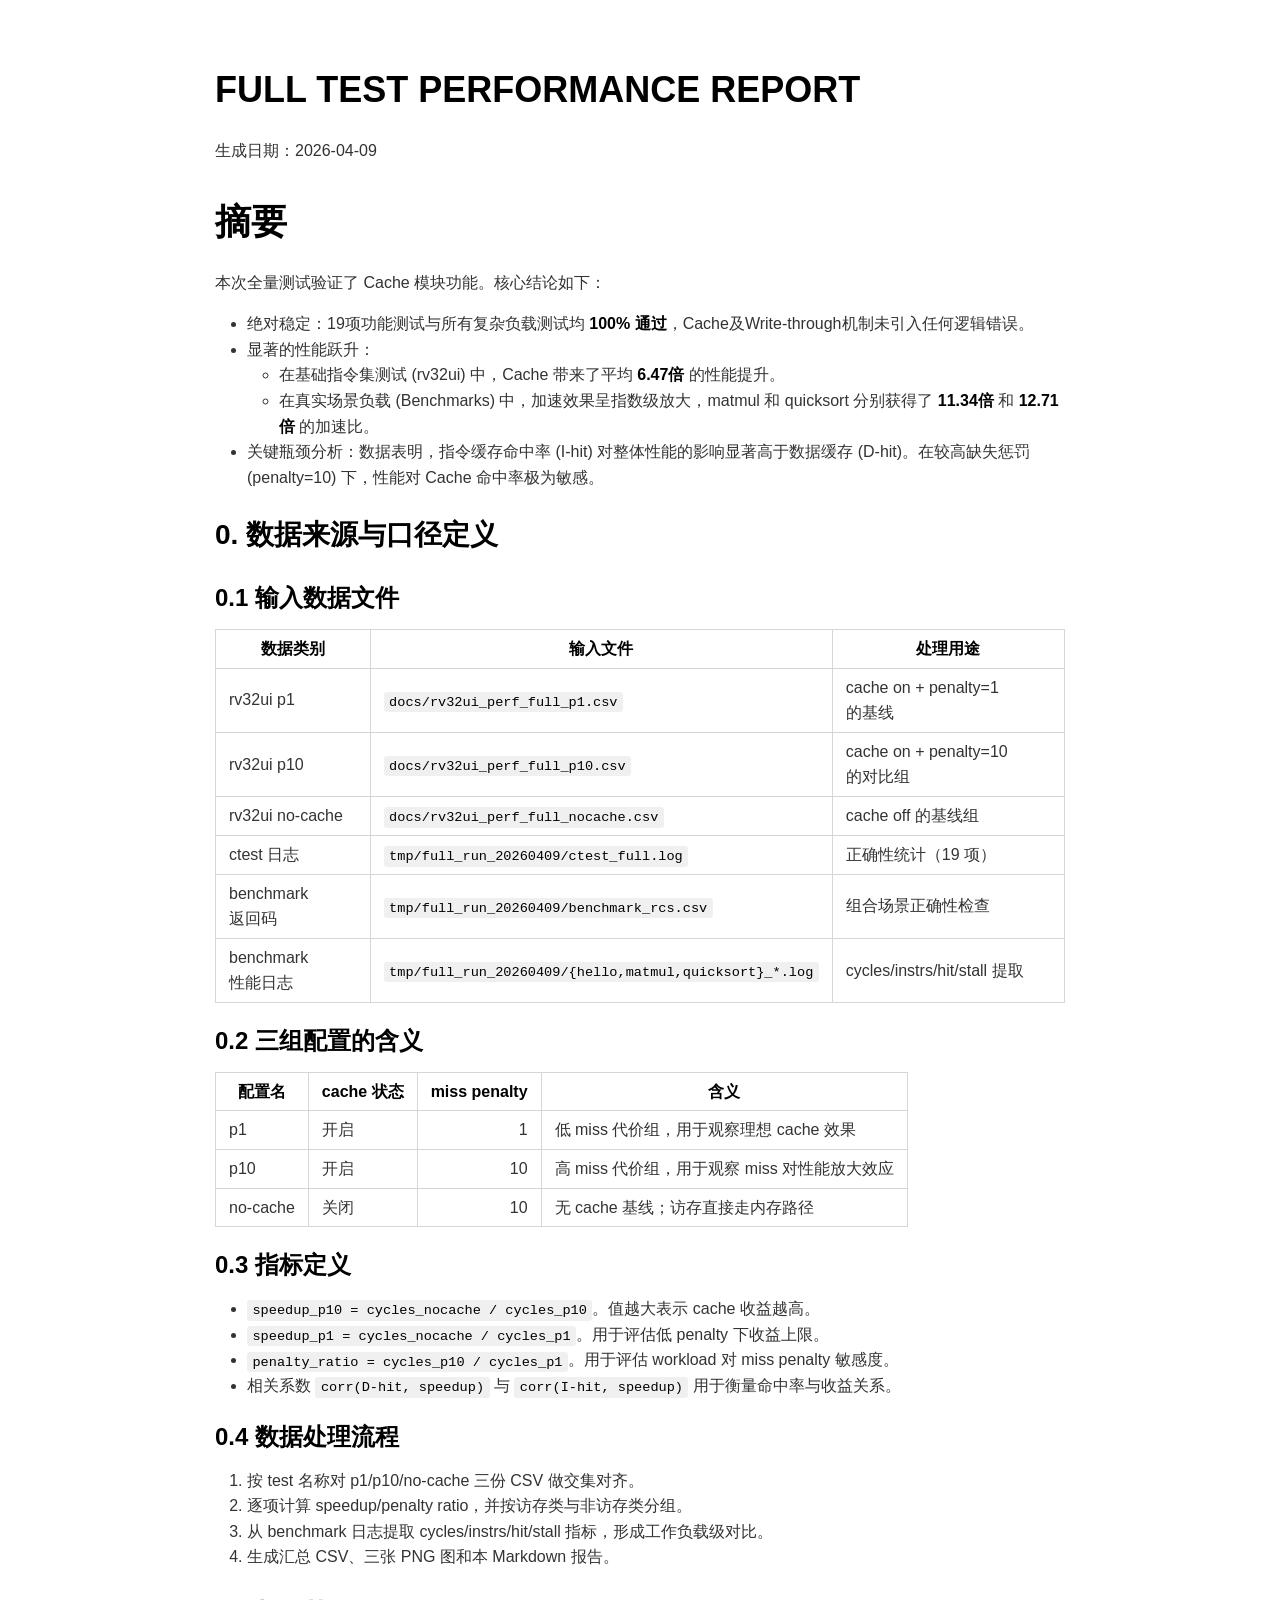
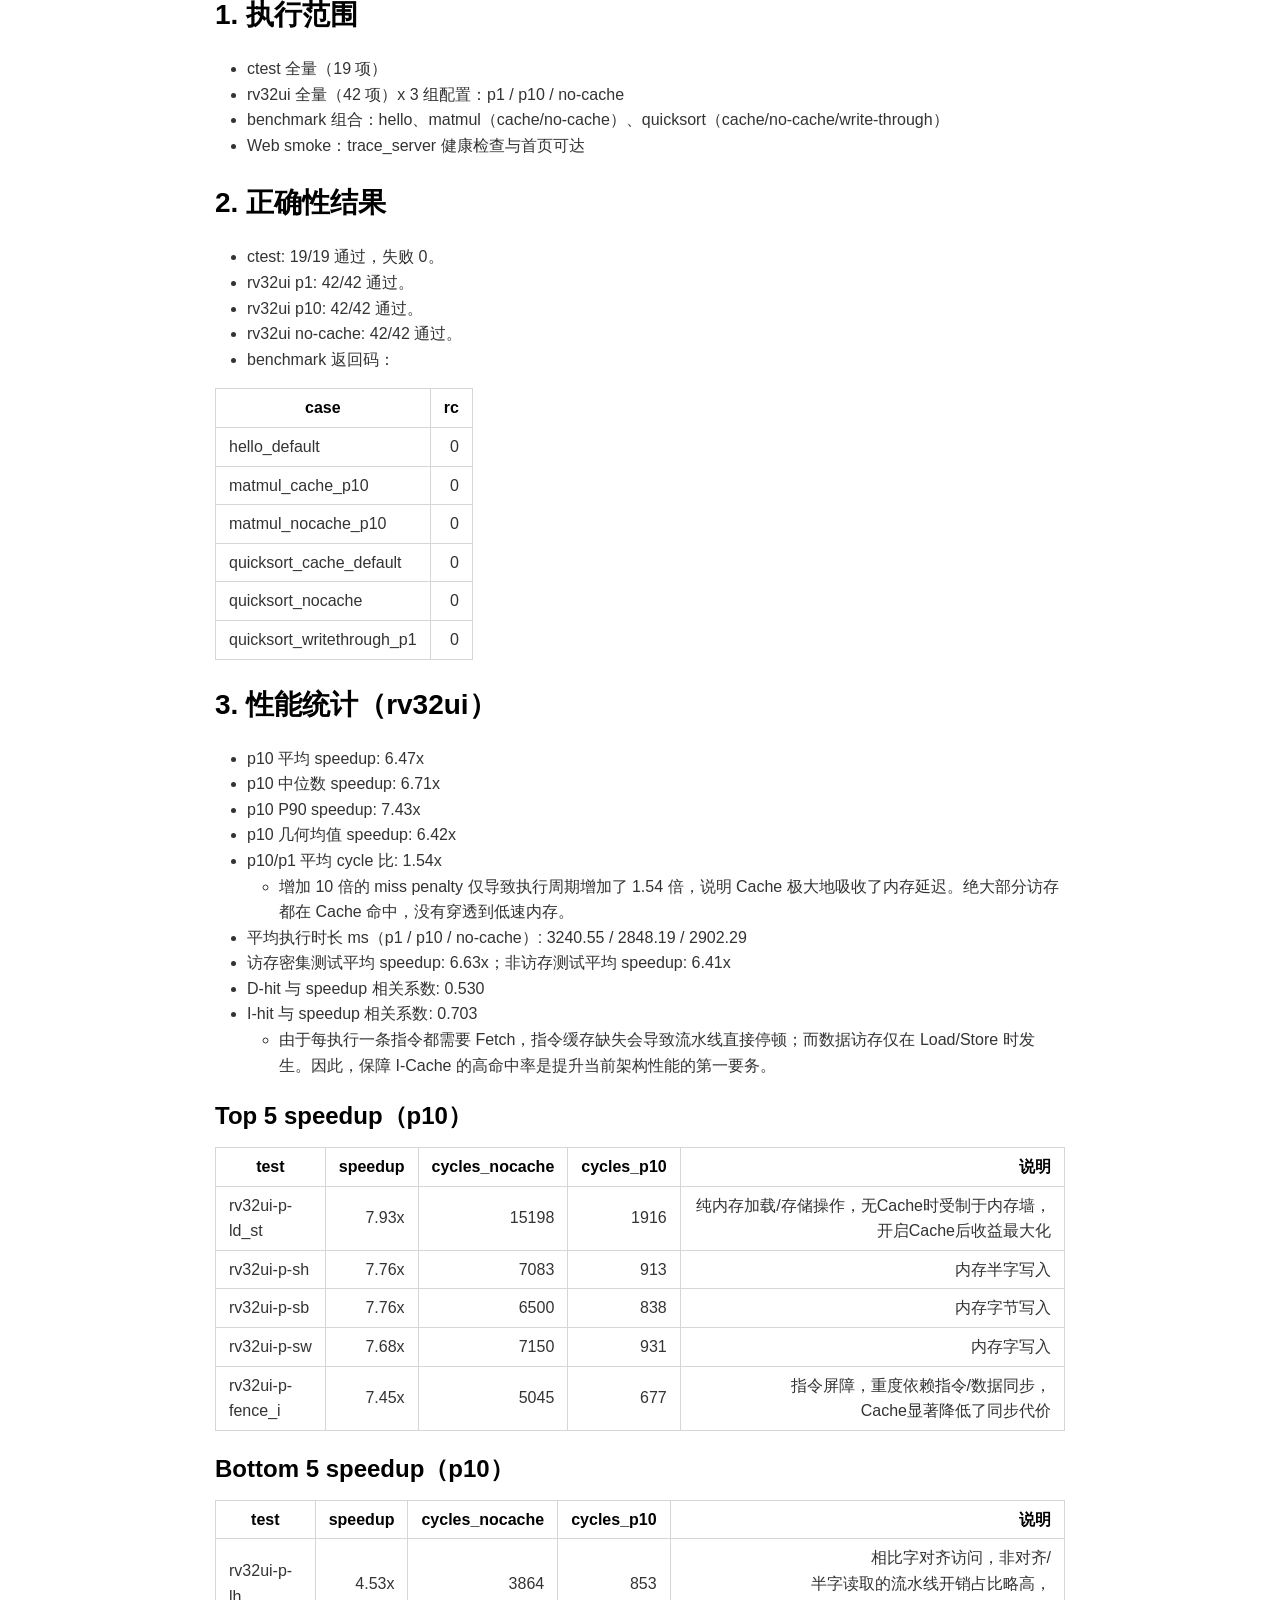
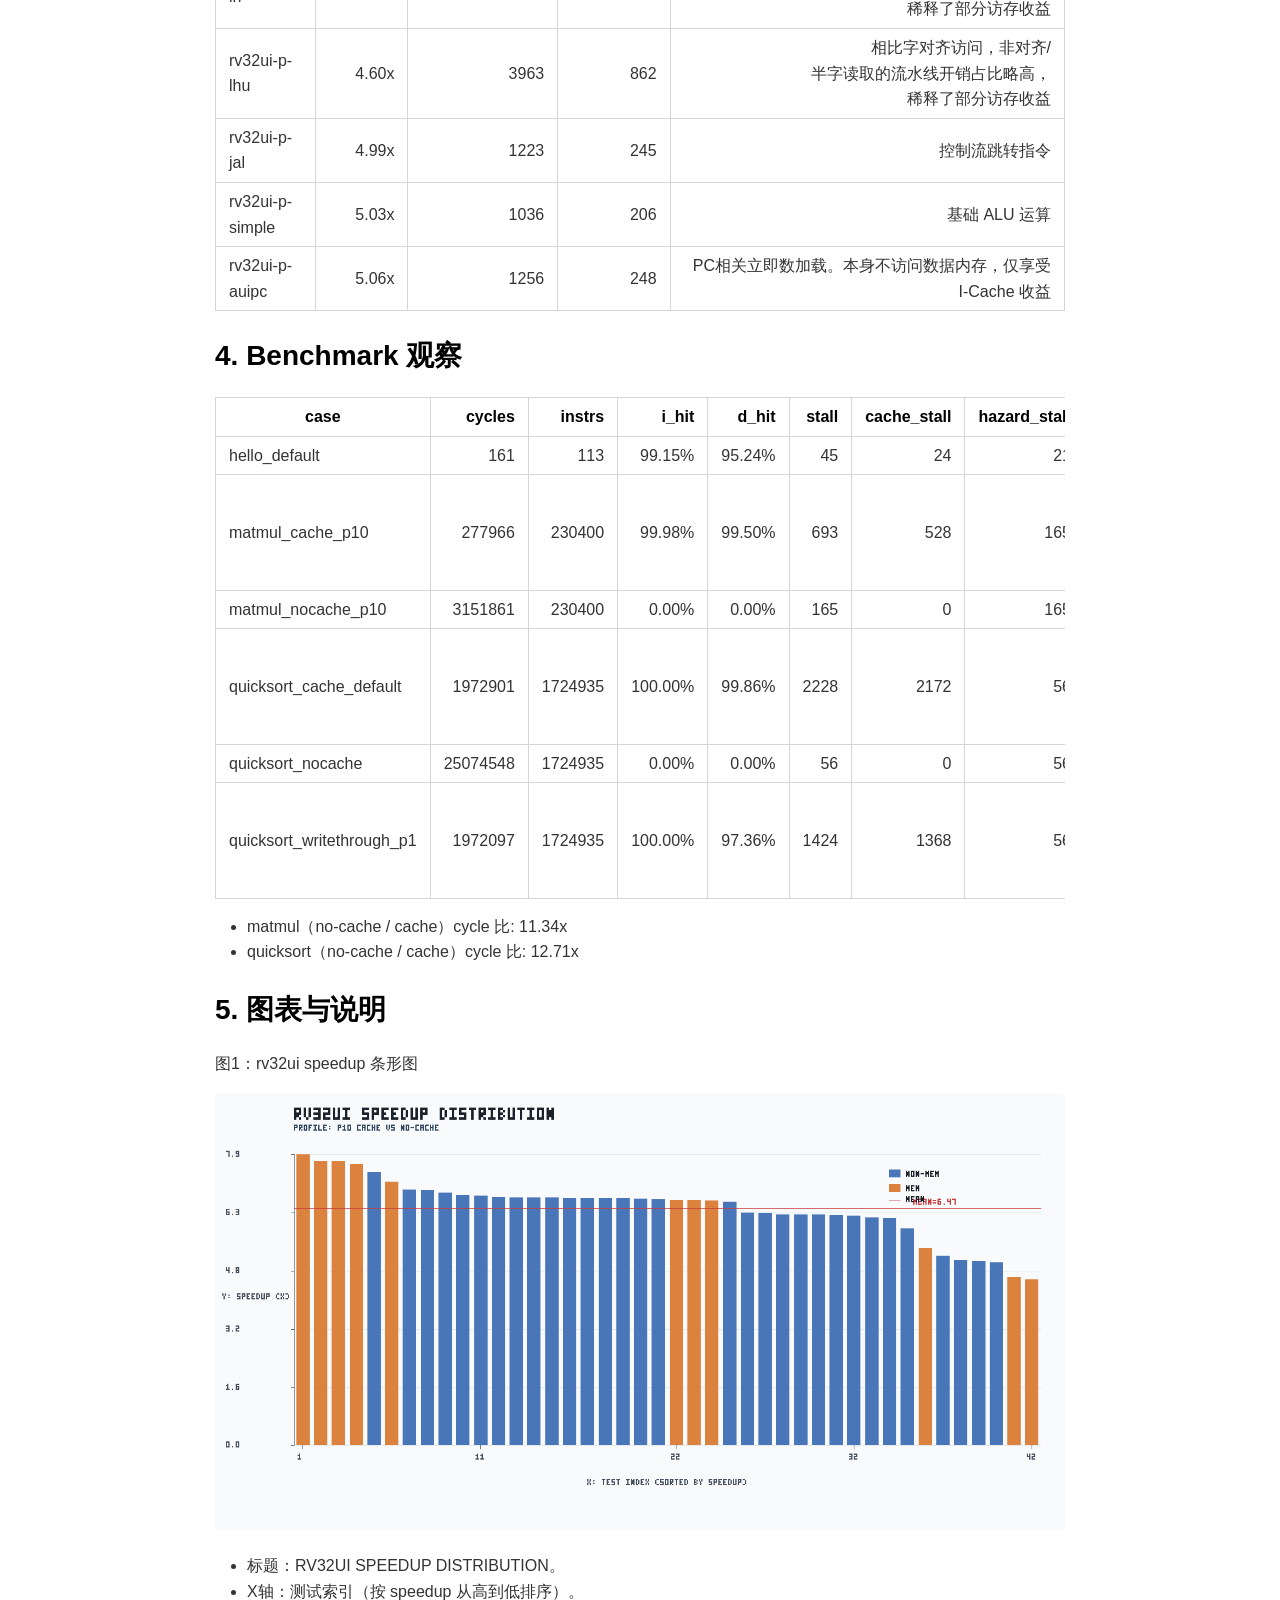
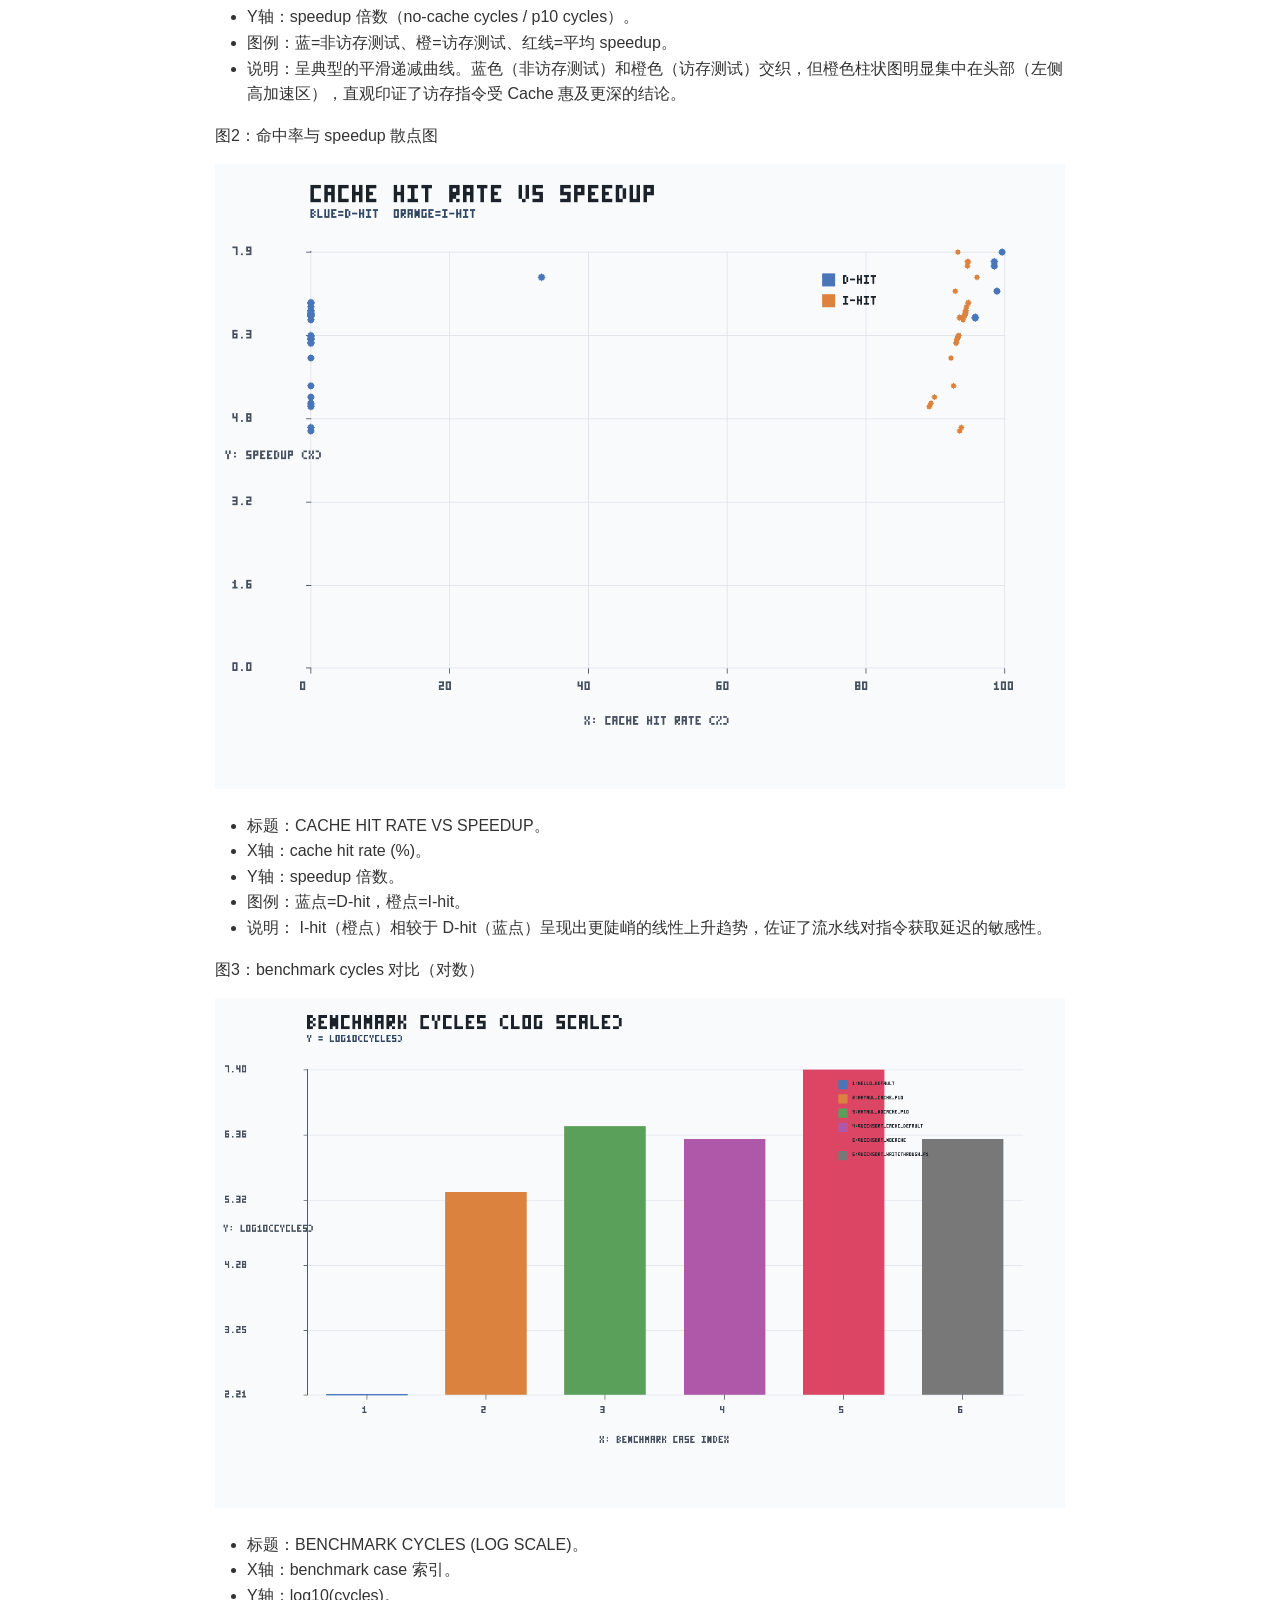
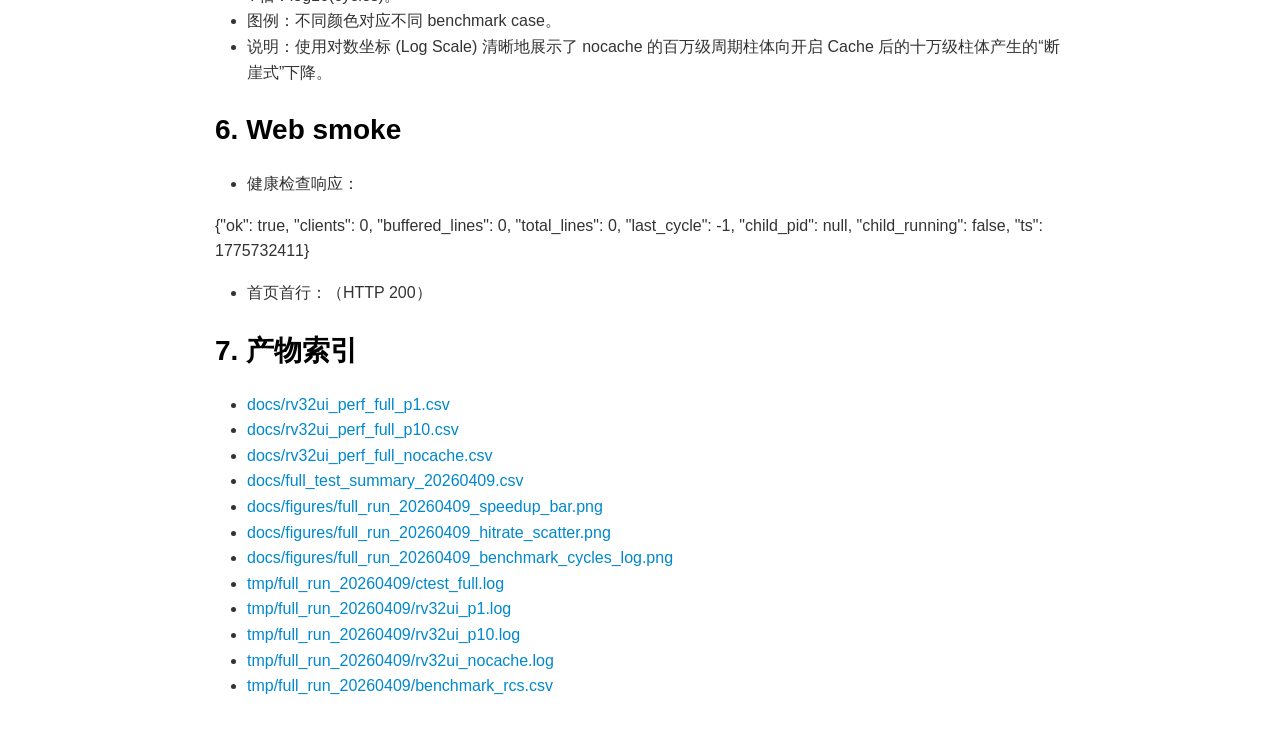
==== docs/FULL_TEST_PERFORMANCE_REPORT.html @ ee99b126 "update testreport pdf" ====
<!DOCTYPE html><html><head>
      <title>FULL_TEST_PERFORMANCE_REPORT</title>
      <meta charset="utf-8">
      <meta name="viewport" content="width=device-width, initial-scale=1.0">
      
      <link rel="stylesheet" href="file:////wsl.localhost/Ubuntu-22.04/home/ys/.vscode-server/extensions/shd101wyy.markdown-preview-enhanced-0.8.22/crossnote/dependencies/katex/katex.min.css">
      
      
      
      
      
      <style>
      code[class*=language-],pre[class*=language-]{color:#333;background:0 0;font-family:Consolas,"Liberation Mono",Menlo,Courier,monospace;text-align:left;white-space:pre;word-spacing:normal;word-break:normal;word-wrap:normal;line-height:1.4;-moz-tab-size:8;-o-tab-size:8;tab-size:8;-webkit-hyphens:none;-moz-hyphens:none;-ms-hyphens:none;hyphens:none}pre[class*=language-]{padding:.8em;overflow:auto;border-radius:3px;background:#f5f5f5}:not(pre)>code[class*=language-]{padding:.1em;border-radius:.3em;white-space:normal;background:#f5f5f5}.token.blockquote,.token.comment{color:#969896}.token.cdata{color:#183691}.token.doctype,.token.macro.property,.token.punctuation,.token.variable{color:#333}.token.builtin,.token.important,.token.keyword,.token.operator,.token.rule{color:#a71d5d}.token.attr-value,.token.regex,.token.string,.token.url{color:#183691}.token.atrule,.token.boolean,.token.code,.token.command,.token.constant,.token.entity,.token.number,.token.property,.token.symbol{color:#0086b3}.token.prolog,.token.selector,.token.tag{color:#63a35c}.token.attr-name,.token.class,.token.class-name,.token.function,.token.id,.token.namespace,.token.pseudo-class,.token.pseudo-element,.token.url-reference .token.variable{color:#795da3}.token.entity{cursor:help}.token.title,.token.title .token.punctuation{font-weight:700;color:#1d3e81}.token.list{color:#ed6a43}.token.inserted{background-color:#eaffea;color:#55a532}.token.deleted{background-color:#ffecec;color:#bd2c00}.token.bold{font-weight:700}.token.italic{font-style:italic}.language-json .token.property{color:#183691}.language-markup .token.tag .token.punctuation{color:#333}.language-css .token.function,code.language-css{color:#0086b3}.language-yaml .token.atrule{color:#63a35c}code.language-yaml{color:#183691}.language-ruby .token.function{color:#333}.language-markdown .token.url{color:#795da3}.language-makefile .token.symbol{color:#795da3}.language-makefile .token.variable{color:#183691}.language-makefile .token.builtin{color:#0086b3}.language-bash .token.keyword{color:#0086b3}pre[data-line]{position:relative;padding:1em 0 1em 3em}pre[data-line] .line-highlight-wrapper{position:absolute;top:0;left:0;background-color:transparent;display:block;width:100%}pre[data-line] .line-highlight{position:absolute;left:0;right:0;padding:inherit 0;margin-top:1em;background:hsla(24,20%,50%,.08);background:linear-gradient(to right,hsla(24,20%,50%,.1) 70%,hsla(24,20%,50%,0));pointer-events:none;line-height:inherit;white-space:pre}pre[data-line] .line-highlight:before,pre[data-line] .line-highlight[data-end]:after{content:attr(data-start);position:absolute;top:.4em;left:.6em;min-width:1em;padding:0 .5em;background-color:hsla(24,20%,50%,.4);color:#f4f1ef;font:bold 65%/1.5 sans-serif;text-align:center;vertical-align:.3em;border-radius:999px;text-shadow:none;box-shadow:0 1px #fff}pre[data-line] .line-highlight[data-end]:after{content:attr(data-end);top:auto;bottom:.4em}html body{font-family:'Helvetica Neue',Helvetica,'Segoe UI',Arial,freesans,sans-serif;font-size:16px;line-height:1.6;color:#333;background-color:#fff;overflow:initial;box-sizing:border-box;word-wrap:break-word}html body>:first-child{margin-top:0}html body h1,html body h2,html body h3,html body h4,html body h5,html body h6{line-height:1.2;margin-top:1em;margin-bottom:16px;color:#000}html body h1{font-size:2.25em;font-weight:300;padding-bottom:.3em}html body h2{font-size:1.75em;font-weight:400;padding-bottom:.3em}html body h3{font-size:1.5em;font-weight:500}html body h4{font-size:1.25em;font-weight:600}html body h5{font-size:1.1em;font-weight:600}html body h6{font-size:1em;font-weight:600}html body h1,html body h2,html body h3,html body h4,html body h5{font-weight:600}html body h5{font-size:1em}html body h6{color:#5c5c5c}html body strong{color:#000}html body del{color:#5c5c5c}html body a:not([href]){color:inherit;text-decoration:none}html body a{color:#08c;text-decoration:none}html body a:hover{color:#00a3f5;text-decoration:none}html body img{max-width:100%}html body>p{margin-top:0;margin-bottom:16px;word-wrap:break-word}html body>ol,html body>ul{margin-bottom:16px}html body ol,html body ul{padding-left:2em}html body ol.no-list,html body ul.no-list{padding:0;list-style-type:none}html body ol ol,html body ol ul,html body ul ol,html body ul ul{margin-top:0;margin-bottom:0}html body li{margin-bottom:0}html body li.task-list-item{list-style:none}html body li>p{margin-top:0;margin-bottom:0}html body .task-list-item-checkbox{margin:0 .2em .25em -1.8em;vertical-align:middle}html body .task-list-item-checkbox:hover{cursor:pointer}html body blockquote{margin:16px 0;font-size:inherit;padding:0 15px;color:#5c5c5c;background-color:#f0f0f0;border-left:4px solid #d6d6d6}html body blockquote>:first-child{margin-top:0}html body blockquote>:last-child{margin-bottom:0}html body hr{height:4px;margin:32px 0;background-color:#d6d6d6;border:0 none}html body table{margin:10px 0 15px 0;border-collapse:collapse;border-spacing:0;display:block;width:100%;overflow:auto;word-break:normal;word-break:keep-all}html body table th{font-weight:700;color:#000}html body table td,html body table th{border:1px solid #d6d6d6;padding:6px 13px}html body dl{padding:0}html body dl dt{padding:0;margin-top:16px;font-size:1em;font-style:italic;font-weight:700}html body dl dd{padding:0 16px;margin-bottom:16px}html body code{font-family:Menlo,Monaco,Consolas,'Courier New',monospace;font-size:.85em;color:#000;background-color:#f0f0f0;border-radius:3px;padding:.2em 0}html body code::after,html body code::before{letter-spacing:-.2em;content:'\00a0'}html body pre>code{padding:0;margin:0;word-break:normal;white-space:pre;background:0 0;border:0}html body .highlight{margin-bottom:16px}html body .highlight pre,html body pre{padding:1em;overflow:auto;line-height:1.45;border:#d6d6d6;border-radius:3px}html body .highlight pre{margin-bottom:0;word-break:normal}html body pre code,html body pre tt{display:inline;max-width:initial;padding:0;margin:0;overflow:initial;line-height:inherit;word-wrap:normal;background-color:transparent;border:0}html body pre code:after,html body pre code:before,html body pre tt:after,html body pre tt:before{content:normal}html body blockquote,html body dl,html body ol,html body p,html body pre,html body ul{margin-top:0;margin-bottom:16px}html body kbd{color:#000;border:1px solid #d6d6d6;border-bottom:2px solid #c7c7c7;padding:2px 4px;background-color:#f0f0f0;border-radius:3px}@media print{html body{background-color:#fff}html body h1,html body h2,html body h3,html body h4,html body h5,html body h6{color:#000;page-break-after:avoid}html body blockquote{color:#5c5c5c}html body pre{page-break-inside:avoid}html body table{display:table}html body img{display:block;max-width:100%;max-height:100%}html body code,html body pre{word-wrap:break-word;white-space:pre}}.markdown-preview{width:100%;height:100%;box-sizing:border-box}.markdown-preview ul{list-style:disc}.markdown-preview ul ul{list-style:circle}.markdown-preview ul ul ul{list-style:square}.markdown-preview ol{list-style:decimal}.markdown-preview ol ol,.markdown-preview ul ol{list-style-type:lower-roman}.markdown-preview ol ol ol,.markdown-preview ol ul ol,.markdown-preview ul ol ol,.markdown-preview ul ul ol{list-style-type:lower-alpha}.markdown-preview .newpage,.markdown-preview .pagebreak{page-break-before:always}.markdown-preview pre.line-numbers{position:relative;padding-left:3.8em;counter-reset:linenumber}.markdown-preview pre.line-numbers>code{position:relative}.markdown-preview pre.line-numbers .line-numbers-rows{position:absolute;pointer-events:none;top:1em;font-size:100%;left:0;width:3em;letter-spacing:-1px;border-right:1px solid #999;-webkit-user-select:none;-moz-user-select:none;-ms-user-select:none;user-select:none}.markdown-preview pre.line-numbers .line-numbers-rows>span{pointer-events:none;display:block;counter-increment:linenumber}.markdown-preview pre.line-numbers .line-numbers-rows>span:before{content:counter(linenumber);color:#999;display:block;padding-right:.8em;text-align:right}.markdown-preview .mathjax-exps .MathJax_Display{text-align:center!important}.markdown-preview:not([data-for=preview]) .code-chunk .code-chunk-btn-group{display:none}.markdown-preview:not([data-for=preview]) .code-chunk .status{display:none}.markdown-preview:not([data-for=preview]) .code-chunk .output-div{margin-bottom:16px}.markdown-preview .md-toc{padding:0}.markdown-preview .md-toc .md-toc-link-wrapper .md-toc-link{display:inline;padding:.25rem 0}.markdown-preview .md-toc .md-toc-link-wrapper .md-toc-link div,.markdown-preview .md-toc .md-toc-link-wrapper .md-toc-link p{display:inline}.markdown-preview .md-toc .md-toc-link-wrapper.highlighted .md-toc-link{font-weight:800}.scrollbar-style::-webkit-scrollbar{width:8px}.scrollbar-style::-webkit-scrollbar-track{border-radius:10px;background-color:transparent}.scrollbar-style::-webkit-scrollbar-thumb{border-radius:5px;background-color:rgba(150,150,150,.66);border:4px solid rgba(150,150,150,.66);background-clip:content-box}html body[for=html-export]:not([data-presentation-mode]){position:relative;width:100%;height:100%;top:0;left:0;margin:0;padding:0;overflow:auto}html body[for=html-export]:not([data-presentation-mode]) .markdown-preview{position:relative;top:0;min-height:100vh}@media screen and (min-width:914px){html body[for=html-export]:not([data-presentation-mode]) .markdown-preview{padding:2em calc(50% - 457px + 2em)}}@media screen and (max-width:914px){html body[for=html-export]:not([data-presentation-mode]) .markdown-preview{padding:2em}}@media screen and (max-width:450px){html body[for=html-export]:not([data-presentation-mode]) .markdown-preview{font-size:14px!important;padding:1em}}@media print{html body[for=html-export]:not([data-presentation-mode]) #sidebar-toc-btn{display:none}}html body[for=html-export]:not([data-presentation-mode]) #sidebar-toc-btn{position:fixed;bottom:8px;left:8px;font-size:28px;cursor:pointer;color:inherit;z-index:99;width:32px;text-align:center;opacity:.4}html body[for=html-export]:not([data-presentation-mode])[html-show-sidebar-toc] #sidebar-toc-btn{opacity:1}html body[for=html-export]:not([data-presentation-mode])[html-show-sidebar-toc] .md-sidebar-toc{position:fixed;top:0;left:0;width:300px;height:100%;padding:32px 0 48px 0;font-size:14px;box-shadow:0 0 4px rgba(150,150,150,.33);box-sizing:border-box;overflow:auto;background-color:inherit}html body[for=html-export]:not([data-presentation-mode])[html-show-sidebar-toc] .md-sidebar-toc::-webkit-scrollbar{width:8px}html body[for=html-export]:not([data-presentation-mode])[html-show-sidebar-toc] .md-sidebar-toc::-webkit-scrollbar-track{border-radius:10px;background-color:transparent}html body[for=html-export]:not([data-presentation-mode])[html-show-sidebar-toc] .md-sidebar-toc::-webkit-scrollbar-thumb{border-radius:5px;background-color:rgba(150,150,150,.66);border:4px solid rgba(150,150,150,.66);background-clip:content-box}html body[for=html-export]:not([data-presentation-mode])[html-show-sidebar-toc] .md-sidebar-toc a{text-decoration:none}html body[for=html-export]:not([data-presentation-mode])[html-show-sidebar-toc] .md-sidebar-toc .md-toc{padding:0 16px}html body[for=html-export]:not([data-presentation-mode])[html-show-sidebar-toc] .md-sidebar-toc .md-toc .md-toc-link-wrapper .md-toc-link{display:inline;padding:.25rem 0}html body[for=html-export]:not([data-presentation-mode])[html-show-sidebar-toc] .md-sidebar-toc .md-toc .md-toc-link-wrapper .md-toc-link div,html body[for=html-export]:not([data-presentation-mode])[html-show-sidebar-toc] .md-sidebar-toc .md-toc .md-toc-link-wrapper .md-toc-link p{display:inline}html body[for=html-export]:not([data-presentation-mode])[html-show-sidebar-toc] .md-sidebar-toc .md-toc .md-toc-link-wrapper.highlighted .md-toc-link{font-weight:800}html body[for=html-export]:not([data-presentation-mode])[html-show-sidebar-toc] .markdown-preview{left:300px;width:calc(100% - 300px);padding:2em calc(50% - 457px - 300px / 2);margin:0;box-sizing:border-box}@media screen and (max-width:1274px){html body[for=html-export]:not([data-presentation-mode])[html-show-sidebar-toc] .markdown-preview{padding:2em}}@media screen and (max-width:450px){html body[for=html-export]:not([data-presentation-mode])[html-show-sidebar-toc] .markdown-preview{width:100%}}html body[for=html-export]:not([data-presentation-mode]):not([html-show-sidebar-toc]) .markdown-preview{left:50%;transform:translateX(-50%)}html body[for=html-export]:not([data-presentation-mode]):not([html-show-sidebar-toc]) .md-sidebar-toc{display:none}
/* Please visit the URL below for more information: */
/*   https://shd101wyy.github.io/markdown-preview-enhanced/#/customize-css */

      </style>
      <script type="text/javascript">
  document.addEventListener("DOMContentLoaded", function () {
    // your code here
  });
</script>
    </head>
    <body for="html-export">
      <div class="crossnote markdown-preview  ">
      
<h1 id="full-test-performance-report">FULL TEST PERFORMANCE REPORT </h1>
<p>生成日期：2026-04-09</p>
<h1 id="摘要">摘要 </h1>
<p>本次全量测试验证了 Cache 模块功能。核心结论如下：</p>
<ul>
<li>绝对稳定：19项功能测试与所有复杂负载测试均 <strong>100% 通过</strong>，Cache及Write-through机制未引入任何逻辑错误。</li>
<li>显著的性能跃升：
<ul>
<li>在基础指令集测试 (rv32ui) 中，Cache 带来了平均 <strong>6.47倍</strong> 的性能提升。</li>
<li>在真实场景负载 (Benchmarks) 中，加速效果呈指数级放大，matmul 和 quicksort 分别获得了 <strong>11.34倍</strong> 和 <strong>12.71倍</strong> 的加速比。</li>
</ul>
</li>
<li>关键瓶颈分析：数据表明，指令缓存命中率 (I-hit) 对整体性能的影响显著高于数据缓存 (D-hit)。在较高缺失惩罚 (penalty=10) 下，性能对 Cache 命中率极为敏感。</li>
</ul>
<h2 id="0-数据来源与口径定义">0. 数据来源与口径定义 </h2>
<h3 id="01-输入数据文件">0.1 输入数据文件 </h3>
<table>
<thead>
<tr>
<th>数据类别</th>
<th>输入文件</th>
<th>处理用途</th>
</tr>
</thead>
<tbody>
<tr>
<td>rv32ui p1</td>
<td><code>docs/rv32ui_perf_full_p1.csv</code></td>
<td>cache on + penalty=1 的基线</td>
</tr>
<tr>
<td>rv32ui p10</td>
<td><code>docs/rv32ui_perf_full_p10.csv</code></td>
<td>cache on + penalty=10 的对比组</td>
</tr>
<tr>
<td>rv32ui no-cache</td>
<td><code>docs/rv32ui_perf_full_nocache.csv</code></td>
<td>cache off 的基线组</td>
</tr>
<tr>
<td>ctest 日志</td>
<td><code>tmp/full_run_20260409/ctest_full.log</code></td>
<td>正确性统计（19 项）</td>
</tr>
<tr>
<td>benchmark 返回码</td>
<td><code>tmp/full_run_20260409/benchmark_rcs.csv</code></td>
<td>组合场景正确性检查</td>
</tr>
<tr>
<td>benchmark 性能日志</td>
<td><code>tmp/full_run_20260409/{hello,matmul,quicksort}_*.log</code></td>
<td>cycles/instrs/hit/stall 提取</td>
</tr>
</tbody>
</table>
<h3 id="02-三组配置的含义">0.2 三组配置的含义 </h3>
<table>
<thead>
<tr>
<th>配置名</th>
<th>cache 状态</th>
<th style="text-align:right">miss penalty</th>
<th>含义</th>
</tr>
</thead>
<tbody>
<tr>
<td>p1</td>
<td>开启</td>
<td style="text-align:right">1</td>
<td>低 miss 代价组，用于观察理想 cache 效果</td>
</tr>
<tr>
<td>p10</td>
<td>开启</td>
<td style="text-align:right">10</td>
<td>高 miss 代价组，用于观察 miss 对性能放大效应</td>
</tr>
<tr>
<td>no-cache</td>
<td>关闭</td>
<td style="text-align:right">10</td>
<td>无 cache 基线；访存直接走内存路径</td>
</tr>
</tbody>
</table>
<h3 id="03-指标定义">0.3 指标定义 </h3>
<ul>
<li><code>speedup_p10 = cycles_nocache / cycles_p10</code>。值越大表示 cache 收益越高。</li>
<li><code>speedup_p1 = cycles_nocache / cycles_p1</code>。用于评估低 penalty 下收益上限。</li>
<li><code>penalty_ratio = cycles_p10 / cycles_p1</code>。用于评估 workload 对 miss penalty 敏感度。</li>
<li>相关系数 <code>corr(D-hit, speedup)</code> 与 <code>corr(I-hit, speedup)</code> 用于衡量命中率与收益关系。</li>
</ul>
<h3 id="04-数据处理流程">0.4 数据处理流程 </h3>
<ol>
<li>按 test 名称对 p1/p10/no-cache 三份 CSV 做交集对齐。</li>
<li>逐项计算 speedup/penalty ratio，并按访存类与非访存类分组。</li>
<li>从 benchmark 日志提取 cycles/instrs/hit/stall 指标，形成工作负载级对比。</li>
<li>生成汇总 CSV、三张 PNG 图和本 Markdown 报告。</li>
</ol>
<h2 id="1-执行范围">1. 执行范围 </h2>
<ul>
<li>ctest 全量（19 项）</li>
<li>rv32ui 全量（42 项）x 3 组配置：p1 / p10 / no-cache</li>
<li>benchmark 组合：hello、matmul（cache/no-cache）、quicksort（cache/no-cache/write-through）</li>
<li>Web smoke：trace_server 健康检查与首页可达</li>
</ul>
<h2 id="2-正确性结果">2. 正确性结果 </h2>
<ul>
<li>ctest: 19/19 通过，失败 0。</li>
<li>rv32ui p1: 42/42 通过。</li>
<li>rv32ui p10: 42/42 通过。</li>
<li>rv32ui no-cache: 42/42 通过。</li>
<li>benchmark 返回码：</li>
</ul>
<table>
<thead>
<tr>
<th>case</th>
<th style="text-align:right">rc</th>
</tr>
</thead>
<tbody>
<tr>
<td>hello_default</td>
<td style="text-align:right">0</td>
</tr>
<tr>
<td>matmul_cache_p10</td>
<td style="text-align:right">0</td>
</tr>
<tr>
<td>matmul_nocache_p10</td>
<td style="text-align:right">0</td>
</tr>
<tr>
<td>quicksort_cache_default</td>
<td style="text-align:right">0</td>
</tr>
<tr>
<td>quicksort_nocache</td>
<td style="text-align:right">0</td>
</tr>
<tr>
<td>quicksort_writethrough_p1</td>
<td style="text-align:right">0</td>
</tr>
</tbody>
</table>
<h2 id="3-性能统计rv32ui">3. 性能统计（rv32ui） </h2>
<ul>
<li>p10 平均 speedup: 6.47x</li>
<li>p10 中位数 speedup: 6.71x</li>
<li>p10 P90 speedup: 7.43x</li>
<li>p10 几何均值 speedup: 6.42x</li>
<li>p10/p1 平均 cycle 比: 1.54x
<ul>
<li>增加 10 倍的 miss penalty 仅导致执行周期增加了 1.54 倍，说明 Cache 极大地吸收了内存延迟。绝大部分访存都在 Cache 命中，没有穿透到低速内存。</li>
</ul>
</li>
<li>平均执行时长 ms（p1 / p10 / no-cache）: 3240.55 / 2848.19 / 2902.29</li>
<li>访存密集测试平均 speedup: 6.63x；非访存测试平均 speedup: 6.41x</li>
<li>D-hit 与 speedup 相关系数: 0.530</li>
<li>I-hit 与 speedup 相关系数: 0.703
<ul>
<li>由于每执行一条指令都需要 Fetch，指令缓存缺失会导致流水线直接停顿；而数据访存仅在 Load/Store 时发生。因此，保障 I-Cache 的高命中率是提升当前架构性能的第一要务。</li>
</ul>
</li>
</ul>
<h3 id="top-5-speedupp10">Top 5 speedup（p10） </h3>
<table>
<thead>
<tr>
<th>test</th>
<th style="text-align:right">speedup</th>
<th style="text-align:right">cycles_nocache</th>
<th style="text-align:right">cycles_p10</th>
<th style="text-align:right">说明</th>
</tr>
</thead>
<tbody>
<tr>
<td>rv32ui-p-ld_st</td>
<td style="text-align:right">7.93x</td>
<td style="text-align:right">15198</td>
<td style="text-align:right">1916</td>
<td style="text-align:right">纯内存加载/存储操作，无Cache时受制于内存墙，开启Cache后收益最大化</td>
</tr>
<tr>
<td>rv32ui-p-sh</td>
<td style="text-align:right">7.76x</td>
<td style="text-align:right">7083</td>
<td style="text-align:right">913</td>
<td style="text-align:right">内存半字写入</td>
</tr>
<tr>
<td>rv32ui-p-sb</td>
<td style="text-align:right">7.76x</td>
<td style="text-align:right">6500</td>
<td style="text-align:right">838</td>
<td style="text-align:right">内存字节写入</td>
</tr>
<tr>
<td>rv32ui-p-sw</td>
<td style="text-align:right">7.68x</td>
<td style="text-align:right">7150</td>
<td style="text-align:right">931</td>
<td style="text-align:right">内存字写入</td>
</tr>
<tr>
<td>rv32ui-p-fence_i</td>
<td style="text-align:right">7.45x</td>
<td style="text-align:right">5045</td>
<td style="text-align:right">677</td>
<td style="text-align:right">指令屏障，重度依赖指令/数据同步，Cache显著降低了同步代价</td>
</tr>
</tbody>
</table>
<h3 id="bottom-5-speedupp10">Bottom 5 speedup（p10） </h3>
<table>
<thead>
<tr>
<th>test</th>
<th style="text-align:right">speedup</th>
<th style="text-align:right">cycles_nocache</th>
<th style="text-align:right">cycles_p10</th>
<th style="text-align:right">说明</th>
</tr>
</thead>
<tbody>
<tr>
<td>rv32ui-p-lh</td>
<td style="text-align:right">4.53x</td>
<td style="text-align:right">3864</td>
<td style="text-align:right">853</td>
<td style="text-align:right">相比字对齐访问，非对齐/半字读取的流水线开销占比略高，稀释了部分访存收益</td>
</tr>
<tr>
<td>rv32ui-p-lhu</td>
<td style="text-align:right">4.60x</td>
<td style="text-align:right">3963</td>
<td style="text-align:right">862</td>
<td style="text-align:right">相比字对齐访问，非对齐/半字读取的流水线开销占比略高，稀释了部分访存收益</td>
</tr>
<tr>
<td>rv32ui-p-jal</td>
<td style="text-align:right">4.99x</td>
<td style="text-align:right">1223</td>
<td style="text-align:right">245</td>
<td style="text-align:right">控制流跳转指令</td>
</tr>
<tr>
<td>rv32ui-p-simple</td>
<td style="text-align:right">5.03x</td>
<td style="text-align:right">1036</td>
<td style="text-align:right">206</td>
<td style="text-align:right">基础 ALU 运算</td>
</tr>
<tr>
<td>rv32ui-p-auipc</td>
<td style="text-align:right">5.06x</td>
<td style="text-align:right">1256</td>
<td style="text-align:right">248</td>
<td style="text-align:right">PC相关立即数加载。本身不访问数据内存，仅享受 I-Cache 收益</td>
</tr>
</tbody>
</table>
<h2 id="4-benchmark-观察">4. Benchmark 观察 </h2>
<table>
<thead>
<tr>
<th>case</th>
<th style="text-align:right">cycles</th>
<th style="text-align:right">instrs</th>
<th style="text-align:right">i_hit</th>
<th style="text-align:right">d_hit</th>
<th style="text-align:right">stall</th>
<th style="text-align:right">cache_stall</th>
<th style="text-align:right">hazard_stall</th>
<th style="text-align:right">checksum</th>
<th style="text-align:right">分析</th>
</tr>
</thead>
<tbody>
<tr>
<td>hello_default</td>
<td style="text-align:right">161</td>
<td style="text-align:right">113</td>
<td style="text-align:right">99.15%</td>
<td style="text-align:right">95.24%</td>
<td style="text-align:right">45</td>
<td style="text-align:right">24</td>
<td style="text-align:right">21</td>
<td style="text-align:right">-</td>
<td style="text-align:right">-</td>
</tr>
<tr>
<td>matmul_cache_p10</td>
<td style="text-align:right">277966</td>
<td style="text-align:right">230400</td>
<td style="text-align:right">99.98%</td>
<td style="text-align:right">99.50%</td>
<td style="text-align:right">693</td>
<td style="text-align:right">528</td>
<td style="text-align:right">165</td>
<td style="text-align:right">-</td>
<td style="text-align:right">矩阵乘法具有极强的空间局部性。高达 99.5% 的 D-hit 表明 Cache 完美捕捉了数组的顺序预取，成功将几百万的周期压缩至二十多万</td>
</tr>
<tr>
<td>matmul_nocache_p10</td>
<td style="text-align:right">3151861</td>
<td style="text-align:right">230400</td>
<td style="text-align:right">0.00%</td>
<td style="text-align:right">0.00%</td>
<td style="text-align:right">165</td>
<td style="text-align:right">0</td>
<td style="text-align:right">165</td>
<td style="text-align:right">-</td>
<td style="text-align:right">-</td>
</tr>
<tr>
<td>quicksort_cache_default</td>
<td style="text-align:right">1972901</td>
<td style="text-align:right">1724935</td>
<td style="text-align:right">100.00%</td>
<td style="text-align:right">99.86%</td>
<td style="text-align:right">2228</td>
<td style="text-align:right">2172</td>
<td style="text-align:right">56</td>
<td style="text-align:right">e48d8e25</td>
<td style="text-align:right">快排涉及大量内存元素的交换，属于重度读写混合场景。12倍以上的加速证实了当前 Cache 容量和替换策略非常适合该算法</td>
</tr>
<tr>
<td>quicksort_nocache</td>
<td style="text-align:right">25074548</td>
<td style="text-align:right">1724935</td>
<td style="text-align:right">0.00%</td>
<td style="text-align:right">0.00%</td>
<td style="text-align:right">56</td>
<td style="text-align:right">0</td>
<td style="text-align:right">56</td>
<td style="text-align:right">e48d8e25</td>
<td style="text-align:right">-</td>
</tr>
<tr>
<td>quicksort_writethrough_p1</td>
<td style="text-align:right">1972097</td>
<td style="text-align:right">1724935</td>
<td style="text-align:right">100.00%</td>
<td style="text-align:right">97.36%</td>
<td style="text-align:right">1424</td>
<td style="text-align:right">1368</td>
<td style="text-align:right">56</td>
<td style="text-align:right">e48d8e25</td>
<td style="text-align:right">写透模式下，虽然 D-hit 略降至 97.36%，但总周期数几乎无变化。说明写缓冲(Write Buffer)有效隐藏了写穿透的代价</td>
</tr>
</tbody>
</table>
<ul>
<li>matmul（no-cache / cache）cycle 比: 11.34x</li>
<li>quicksort（no-cache / cache）cycle 比: 12.71x</li>
</ul>
<h2 id="5-图表与说明">5. 图表与说明 </h2>
<p>图1：rv32ui speedup 条形图</p>
<p><img src="figures/full_run_20260409_speedup_bar.png" alt="speedup"></p>
<ul>
<li>标题：RV32UI SPEEDUP DISTRIBUTION。</li>
<li>X轴：测试索引（按 speedup 从高到低排序）。</li>
<li>Y轴：speedup 倍数（no-cache cycles / p10 cycles）。</li>
<li>图例：蓝=非访存测试、橙=访存测试、红线=平均 speedup。</li>
<li>说明：呈典型的平滑递减曲线。蓝色（非访存测试）和橙色（访存测试）交织，但橙色柱状图明显集中在头部（左侧高加速区），直观印证了访存指令受 Cache 惠及更深的结论。</li>
</ul>
<p>图2：命中率与 speedup 散点图</p>
<p><img src="figures/full_run_20260409_hitrate_scatter.png" alt="hitrate_scatter"></p>
<ul>
<li>标题：CACHE HIT RATE VS SPEEDUP。</li>
<li>X轴：cache hit rate (%)。</li>
<li>Y轴：speedup 倍数。</li>
<li>图例：蓝点=D-hit，橙点=I-hit。</li>
<li>说明： I-hit（橙点）相较于 D-hit（蓝点）呈现出更陡峭的线性上升趋势，佐证了流水线对指令获取延迟的敏感性。</li>
</ul>
<p>图3：benchmark cycles 对比（对数）</p>
<p><img src="figures/full_run_20260409_benchmark_cycles_log.png" alt="benchmark_cycles"></p>
<ul>
<li>标题：BENCHMARK CYCLES (LOG SCALE)。</li>
<li>X轴：benchmark case 索引。</li>
<li>Y轴：log10(cycles)。</li>
<li>图例：不同颜色对应不同 benchmark case。</li>
<li>说明：使用对数坐标 (Log Scale) 清晰地展示了 nocache 的百万级周期柱体向开启 Cache 后的十万级柱体产生的“断崖式”下降。</li>
</ul>
<h2 id="6-web-smoke">6. Web smoke </h2>
<ul>
<li>健康检查响应：</li>
</ul>
<p>{"ok": true, "clients": 0, "buffered_lines": 0, "total_lines": 0, "last_cycle": -1, "child_pid": null, "child_running": false, "ts": 1775732411}</p>
<ul>
<li>首页首行：（HTTP 200）</li>
</ul>
<h2 id="7-产物索引">7. 产物索引 </h2>
<ul>
<li><a href="rv32ui_perf_full_p1.csv">docs/rv32ui_perf_full_p1.csv</a></li>
<li><a href="rv32ui_perf_full_p10.csv">docs/rv32ui_perf_full_p10.csv</a></li>
<li><a href="rv32ui_perf_full_nocache.csv">docs/rv32ui_perf_full_nocache.csv</a></li>
<li><a href="full_test_summary_20260409.csv">docs/full_test_summary_20260409.csv</a></li>
<li><a href="figures/full_run_20260409_speedup_bar.png">docs/figures/full_run_20260409_speedup_bar.png</a></li>
<li><a href="figures/full_run_20260409_hitrate_scatter.png">docs/figures/full_run_20260409_hitrate_scatter.png</a></li>
<li><a href="figures/full_run_20260409_benchmark_cycles_log.png">docs/figures/full_run_20260409_benchmark_cycles_log.png</a></li>
<li><a href="../tmp/full_run_20260409/ctest_full.log">tmp/full_run_20260409/ctest_full.log</a></li>
<li><a href="../tmp/full_run_20260409/rv32ui_p1.log">tmp/full_run_20260409/rv32ui_p1.log</a></li>
<li><a href="../tmp/full_run_20260409/rv32ui_p10.log">tmp/full_run_20260409/rv32ui_p10.log</a></li>
<li><a href="../tmp/full_run_20260409/rv32ui_nocache.log">tmp/full_run_20260409/rv32ui_nocache.log</a></li>
<li><a href="../tmp/full_run_20260409/benchmark_rcs.csv">tmp/full_run_20260409/benchmark_rcs.csv</a></li>
</ul>

      </div>
      
      
    
    
    
    
    
    
  
    </body></html>
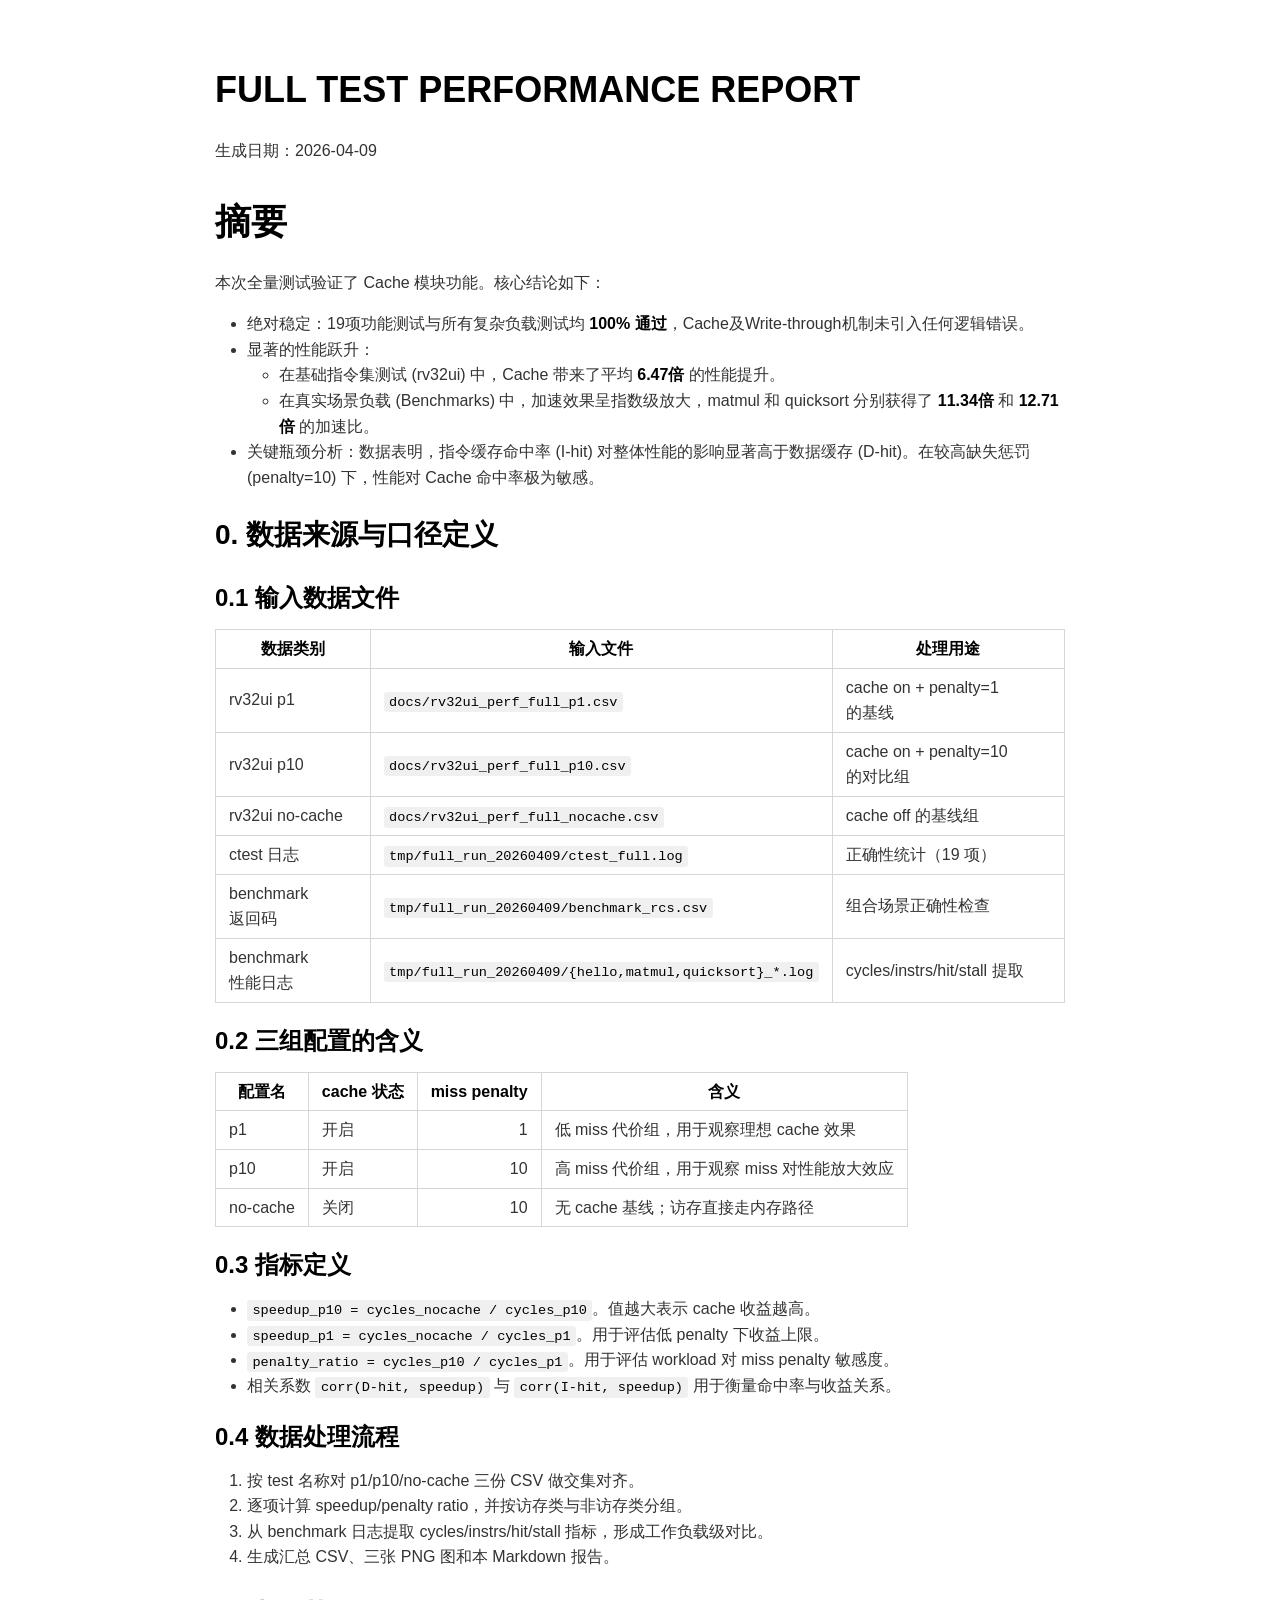
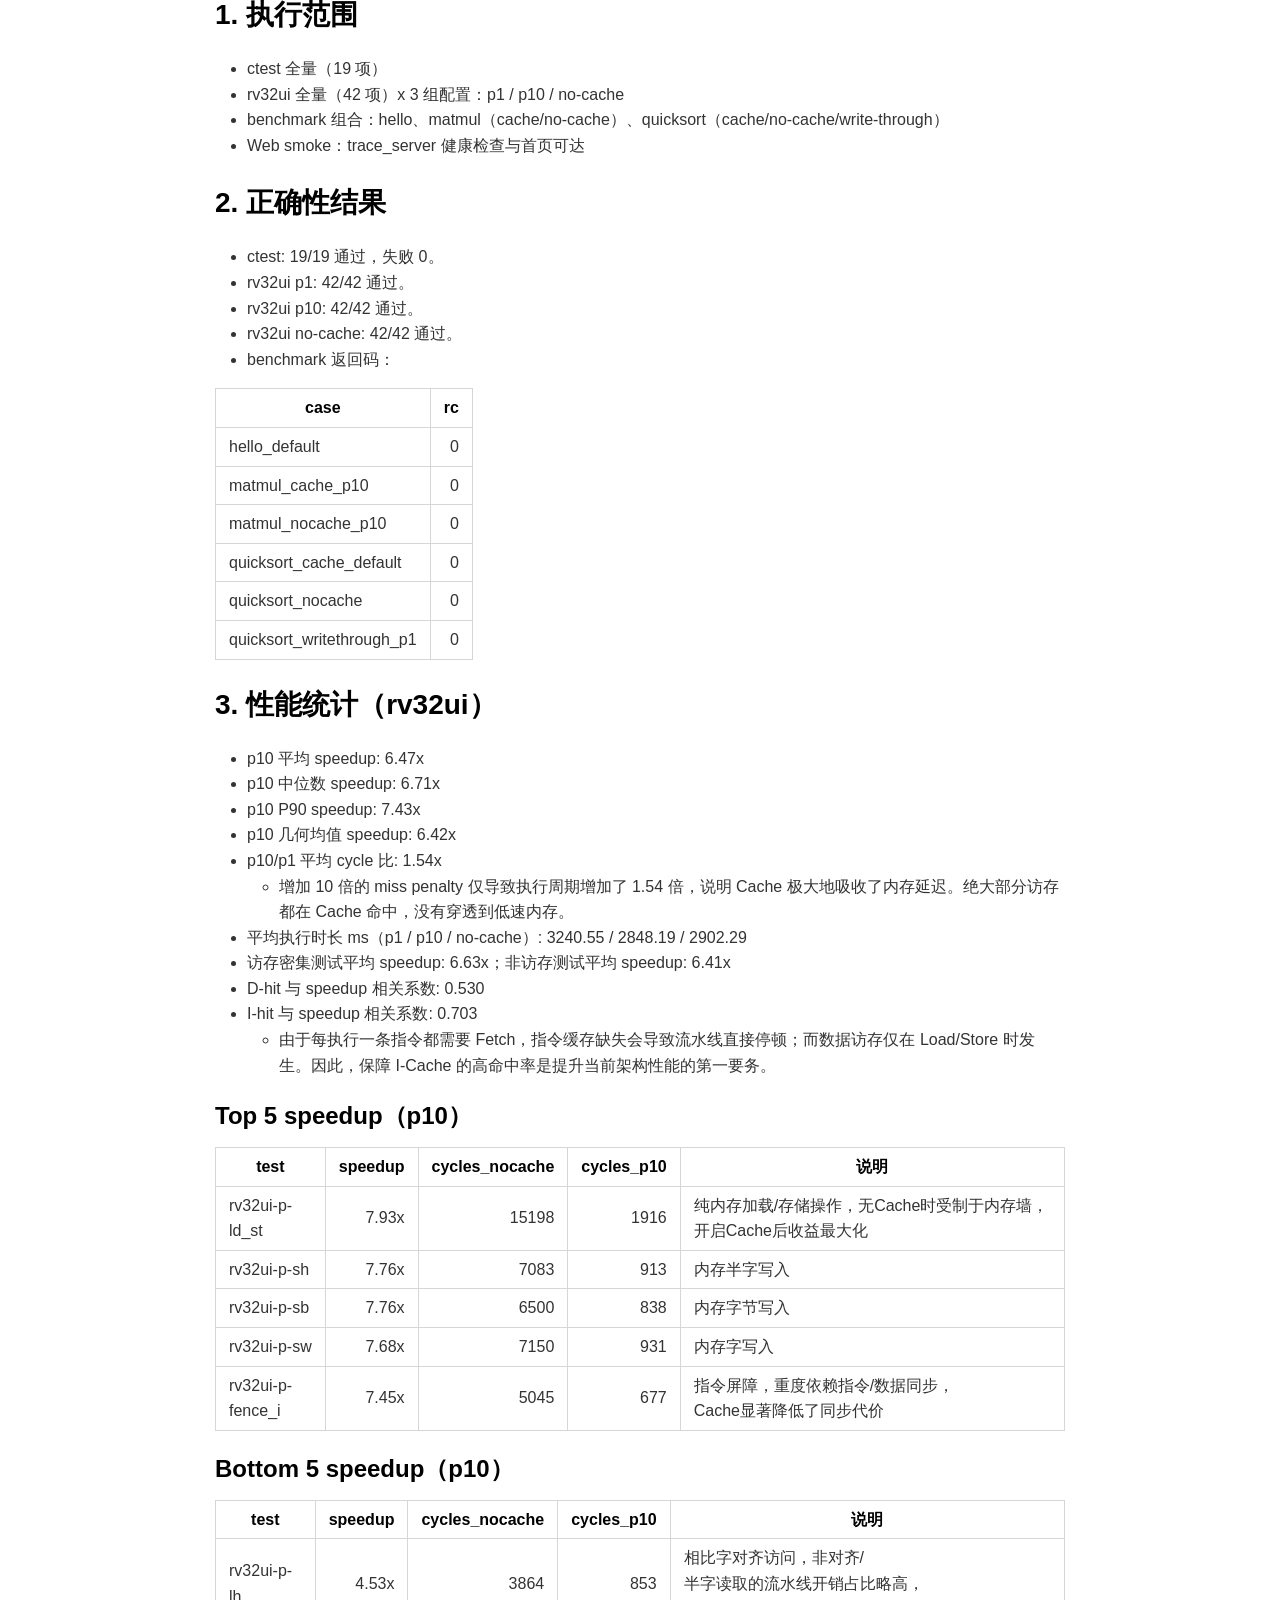
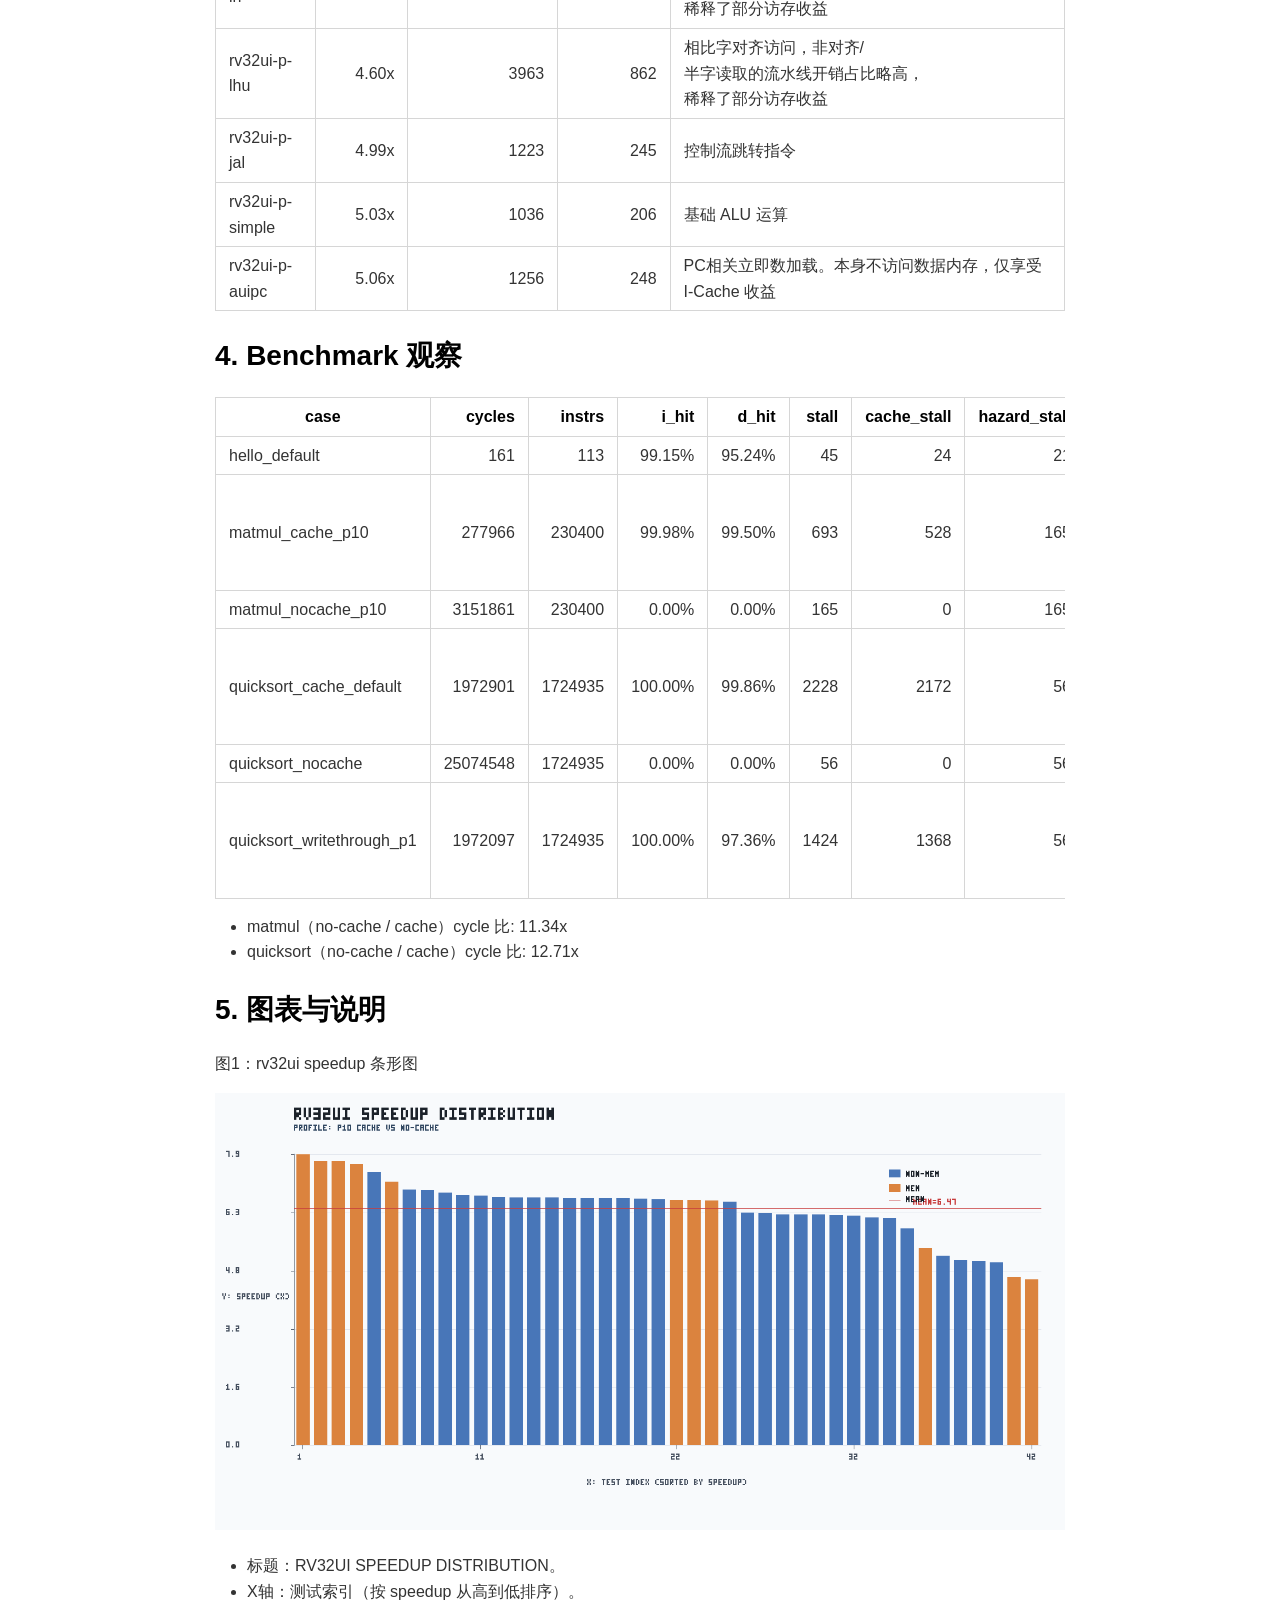
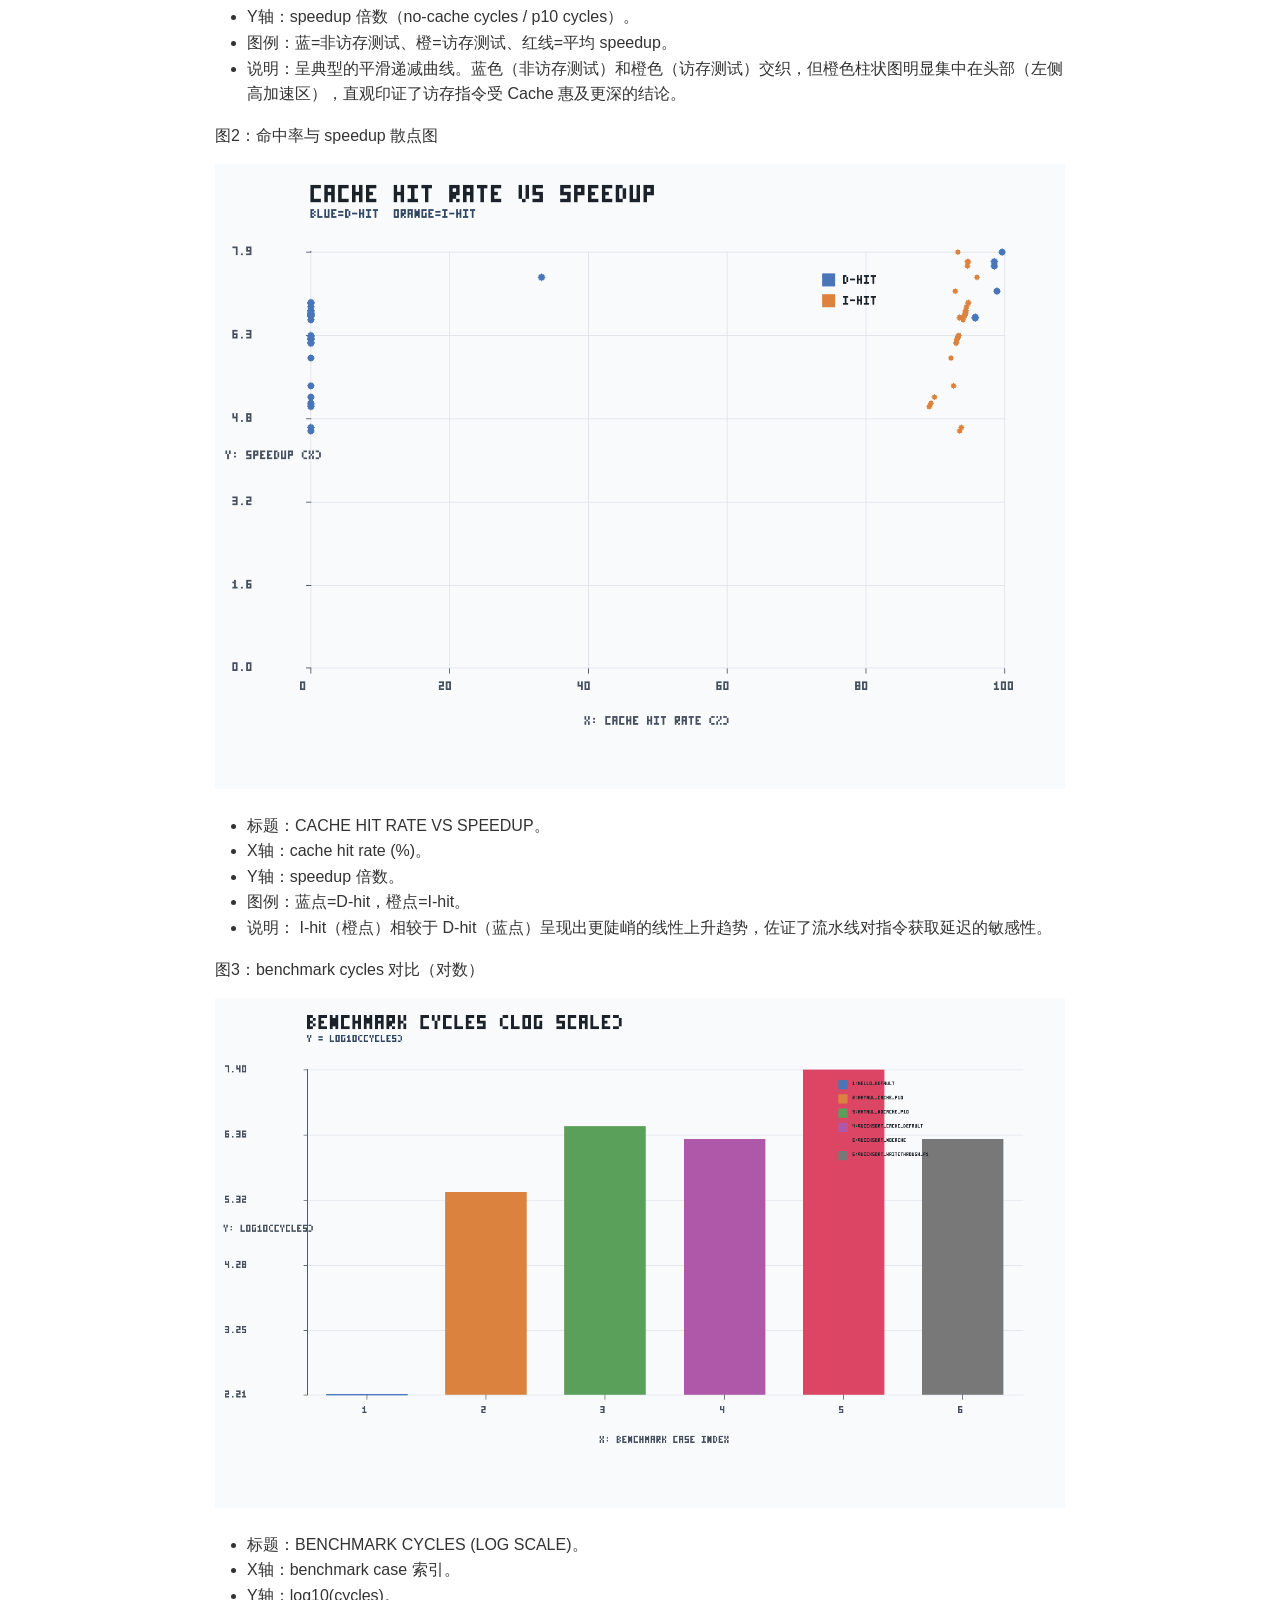
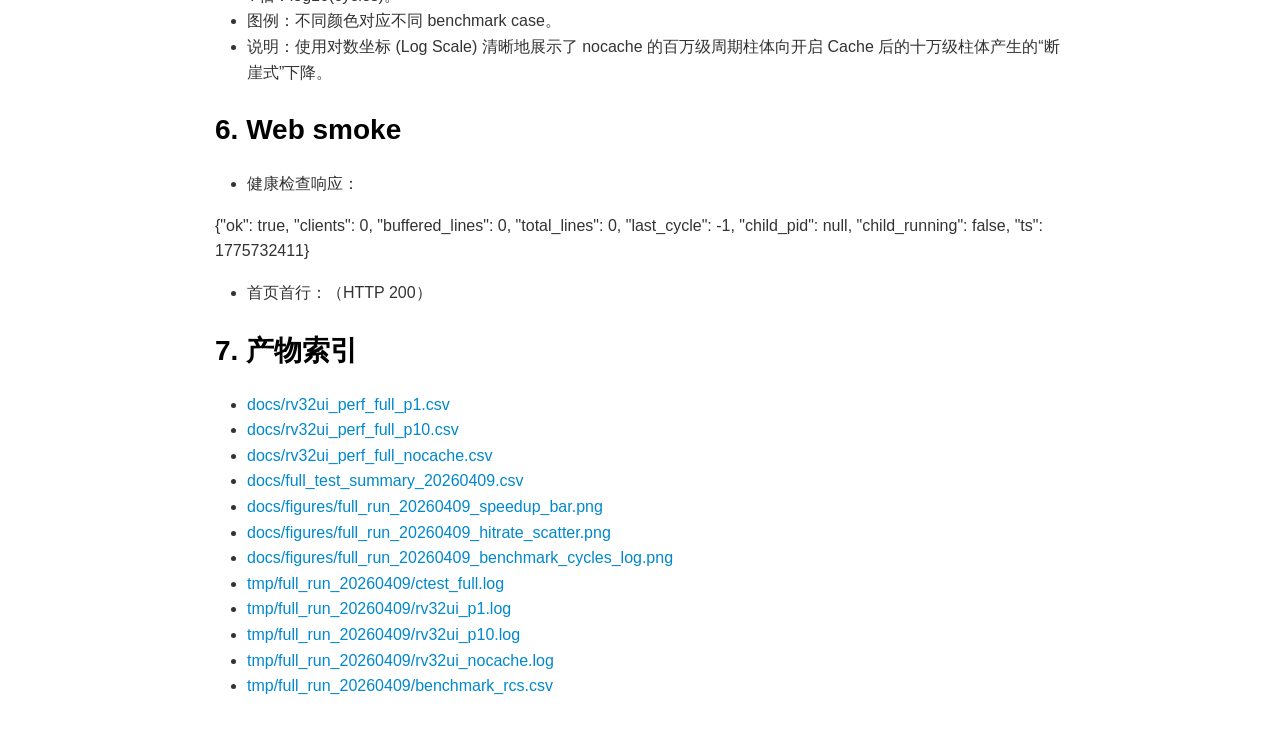
==== commit 8d75cdd1: "update fixformat" ====
--- a/docs/FULL_TEST_PERFORMANCE_REPORT.html
+++ b/docs/FULL_TEST_PERFORMANCE_REPORT.html
@@ -203,7 +203,7 @@
 <th style="text-align:right">speedup</th>
 <th style="text-align:right">cycles_nocache</th>
 <th style="text-align:right">cycles_p10</th>
-<th style="text-align:right">说明</th>
+<th>说明</th>
 </tr>
 </thead>
 <tbody>
@@ -212,35 +212,35 @@
 <td style="text-align:right">7.93x</td>
 <td style="text-align:right">15198</td>
 <td style="text-align:right">1916</td>
-<td style="text-align:right">纯内存加载/存储操作，无Cache时受制于内存墙，开启Cache后收益最大化</td>
+<td>纯内存加载/存储操作，无Cache时受制于内存墙，开启Cache后收益最大化</td>
 </tr>
 <tr>
 <td>rv32ui-p-sh</td>
 <td style="text-align:right">7.76x</td>
 <td style="text-align:right">7083</td>
 <td style="text-align:right">913</td>
-<td style="text-align:right">内存半字写入</td>
+<td>内存半字写入</td>
 </tr>
 <tr>
 <td>rv32ui-p-sb</td>
 <td style="text-align:right">7.76x</td>
 <td style="text-align:right">6500</td>
 <td style="text-align:right">838</td>
-<td style="text-align:right">内存字节写入</td>
+<td>内存字节写入</td>
 </tr>
 <tr>
 <td>rv32ui-p-sw</td>
 <td style="text-align:right">7.68x</td>
 <td style="text-align:right">7150</td>
 <td style="text-align:right">931</td>
-<td style="text-align:right">内存字写入</td>
+<td>内存字写入</td>
 </tr>
 <tr>
 <td>rv32ui-p-fence_i</td>
 <td style="text-align:right">7.45x</td>
 <td style="text-align:right">5045</td>
 <td style="text-align:right">677</td>
-<td style="text-align:right">指令屏障，重度依赖指令/数据同步，Cache显著降低了同步代价</td>
+<td>指令屏障，重度依赖指令/数据同步，Cache显著降低了同步代价</td>
 </tr>
 </tbody>
 </table>
@@ -252,7 +252,7 @@
 <th style="text-align:right">speedup</th>
 <th style="text-align:right">cycles_nocache</th>
 <th style="text-align:right">cycles_p10</th>
-<th style="text-align:right">说明</th>
+<th>说明</th>
 </tr>
 </thead>
 <tbody>
@@ -261,35 +261,35 @@
 <td style="text-align:right">4.53x</td>
 <td style="text-align:right">3864</td>
 <td style="text-align:right">853</td>
-<td style="text-align:right">相比字对齐访问，非对齐/半字读取的流水线开销占比略高，稀释了部分访存收益</td>
+<td>相比字对齐访问，非对齐/半字读取的流水线开销占比略高，稀释了部分访存收益</td>
 </tr>
 <tr>
 <td>rv32ui-p-lhu</td>
 <td style="text-align:right">4.60x</td>
 <td style="text-align:right">3963</td>
 <td style="text-align:right">862</td>
-<td style="text-align:right">相比字对齐访问，非对齐/半字读取的流水线开销占比略高，稀释了部分访存收益</td>
+<td>相比字对齐访问，非对齐/半字读取的流水线开销占比略高，稀释了部分访存收益</td>
 </tr>
 <tr>
 <td>rv32ui-p-jal</td>
 <td style="text-align:right">4.99x</td>
 <td style="text-align:right">1223</td>
 <td style="text-align:right">245</td>
-<td style="text-align:right">控制流跳转指令</td>
+<td>控制流跳转指令</td>
 </tr>
 <tr>
 <td>rv32ui-p-simple</td>
 <td style="text-align:right">5.03x</td>
 <td style="text-align:right">1036</td>
 <td style="text-align:right">206</td>
-<td style="text-align:right">基础 ALU 运算</td>
+<td>基础 ALU 运算</td>
 </tr>
 <tr>
 <td>rv32ui-p-auipc</td>
 <td style="text-align:right">5.06x</td>
 <td style="text-align:right">1256</td>
 <td style="text-align:right">248</td>
-<td style="text-align:right">PC相关立即数加载。本身不访问数据内存，仅享受 I-Cache 收益</td>
+<td>PC相关立即数加载。本身不访问数据内存，仅享受 I-Cache 收益</td>
 </tr>
 </tbody>
 </table>
@@ -305,8 +305,8 @@
 <th style="text-align:right">stall</th>
 <th style="text-align:right">cache_stall</th>
 <th style="text-align:right">hazard_stall</th>
-<th style="text-align:right">checksum</th>
-<th style="text-align:right">分析</th>
+<th>checksum</th>
+<th>分析</th>
 </tr>
 </thead>
 <tbody>
@@ -319,8 +319,8 @@
 <td style="text-align:right">45</td>
 <td style="text-align:right">24</td>
 <td style="text-align:right">21</td>
-<td style="text-align:right">-</td>
-<td style="text-align:right">-</td>
+<td>-</td>
+<td>-</td>
 </tr>
 <tr>
 <td>matmul_cache_p10</td>
@@ -331,8 +331,8 @@
 <td style="text-align:right">693</td>
 <td style="text-align:right">528</td>
 <td style="text-align:right">165</td>
-<td style="text-align:right">-</td>
-<td style="text-align:right">矩阵乘法具有极强的空间局部性。高达 99.5% 的 D-hit 表明 Cache 完美捕捉了数组的顺序预取，成功将几百万的周期压缩至二十多万</td>
+<td>-</td>
+<td>矩阵乘法具有极强的空间局部性。高达 99.5% 的 D-hit 表明 Cache 完美捕捉了数组的顺序预取，成功将几百万的周期压缩至二十多万</td>
 </tr>
 <tr>
 <td>matmul_nocache_p10</td>
@@ -343,8 +343,8 @@
 <td style="text-align:right">165</td>
 <td style="text-align:right">0</td>
 <td style="text-align:right">165</td>
-<td style="text-align:right">-</td>
-<td style="text-align:right">-</td>
+<td>-</td>
+<td>-</td>
 </tr>
 <tr>
 <td>quicksort_cache_default</td>
@@ -355,8 +355,8 @@
 <td style="text-align:right">2228</td>
 <td style="text-align:right">2172</td>
 <td style="text-align:right">56</td>
-<td style="text-align:right">e48d8e25</td>
-<td style="text-align:right">快排涉及大量内存元素的交换，属于重度读写混合场景。12倍以上的加速证实了当前 Cache 容量和替换策略非常适合该算法</td>
+<td>e48d8e25</td>
+<td>快排涉及大量内存元素的交换，属于重度读写混合场景。12倍以上的加速证实了当前 Cache 容量和替换策略非常适合该算法</td>
 </tr>
 <tr>
 <td>quicksort_nocache</td>
@@ -367,8 +367,8 @@
 <td style="text-align:right">56</td>
 <td style="text-align:right">0</td>
 <td style="text-align:right">56</td>
-<td style="text-align:right">e48d8e25</td>
-<td style="text-align:right">-</td>
+<td>e48d8e25</td>
+<td>-</td>
 </tr>
 <tr>
 <td>quicksort_writethrough_p1</td>
@@ -379,8 +379,8 @@
 <td style="text-align:right">1424</td>
 <td style="text-align:right">1368</td>
 <td style="text-align:right">56</td>
-<td style="text-align:right">e48d8e25</td>
-<td style="text-align:right">写透模式下，虽然 D-hit 略降至 97.36%，但总周期数几乎无变化。说明写缓冲(Write Buffer)有效隐藏了写穿透的代价</td>
+<td>e48d8e25</td>
+<td>写透模式下，虽然 D-hit 略降至 97.36%，但总周期数几乎无变化。说明写缓冲(Write Buffer)有效隐藏了写穿透的代价</td>
 </tr>
 </tbody>
 </table>
